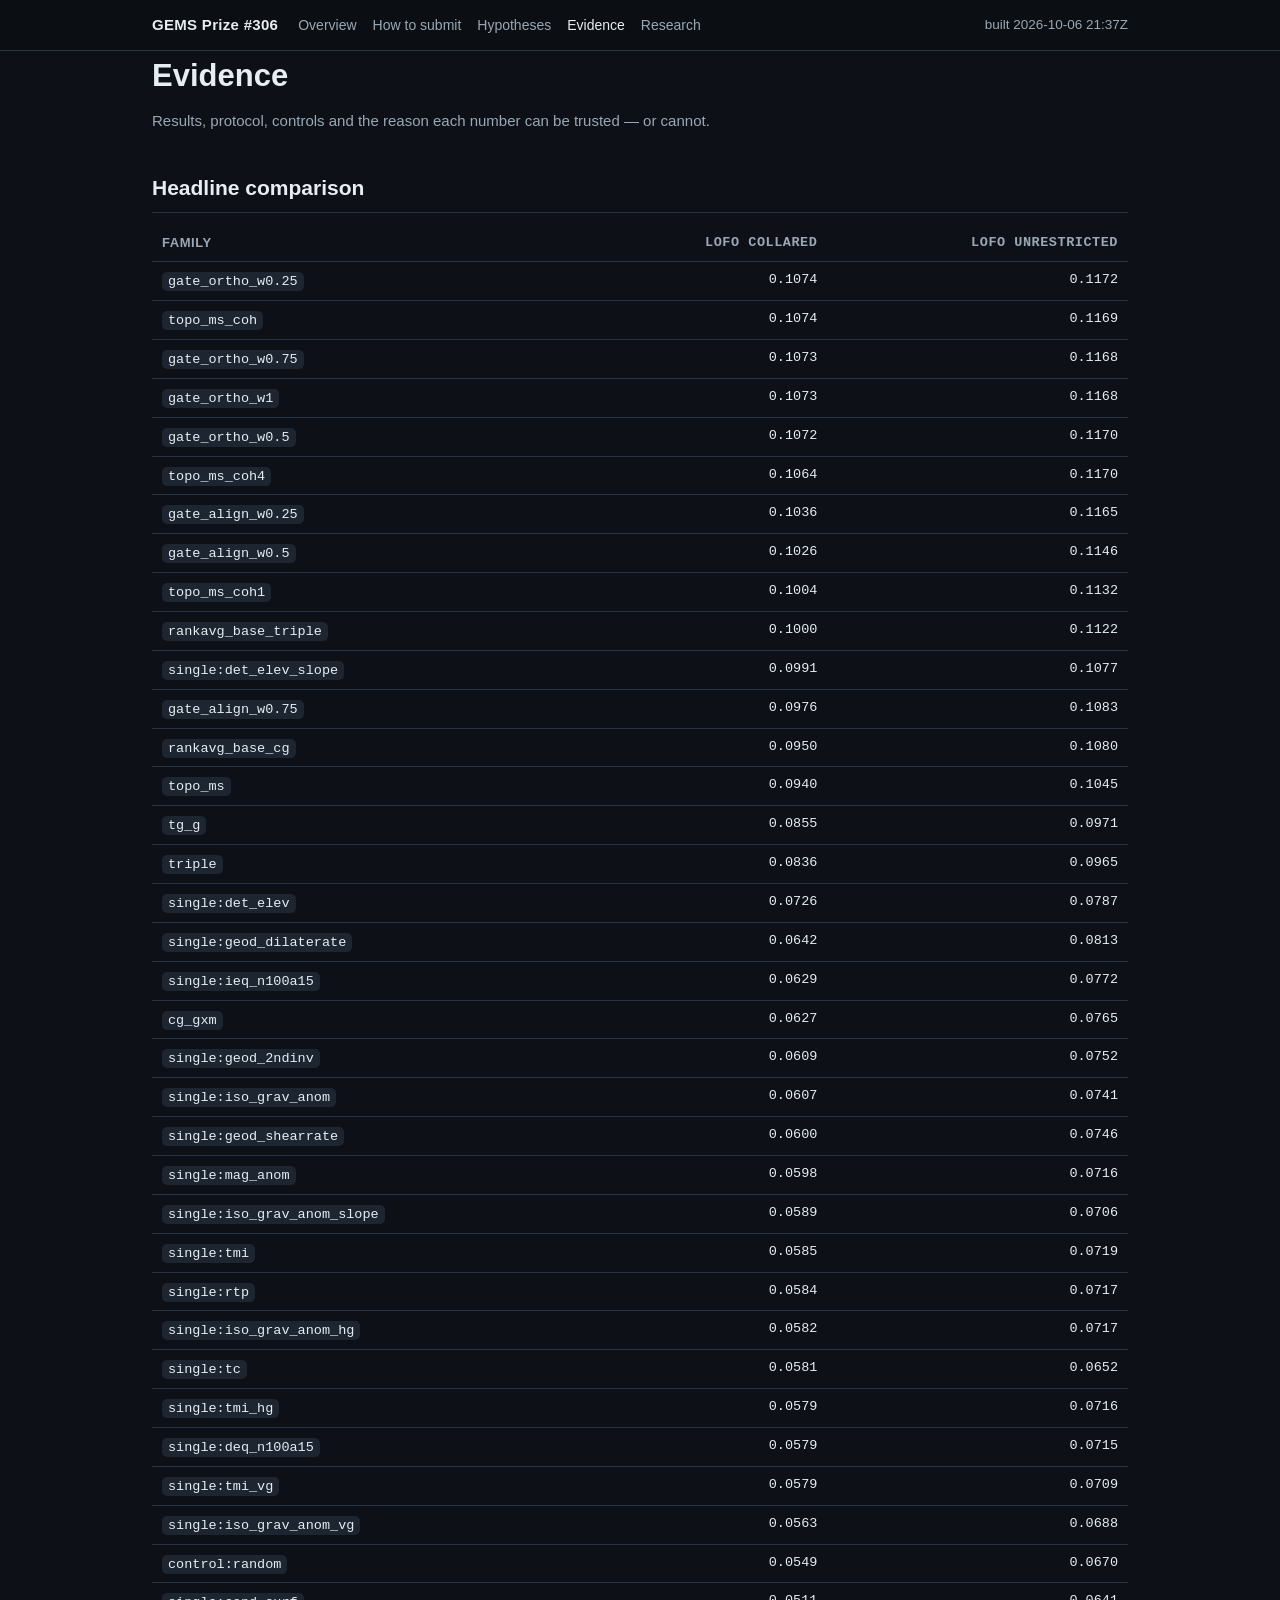
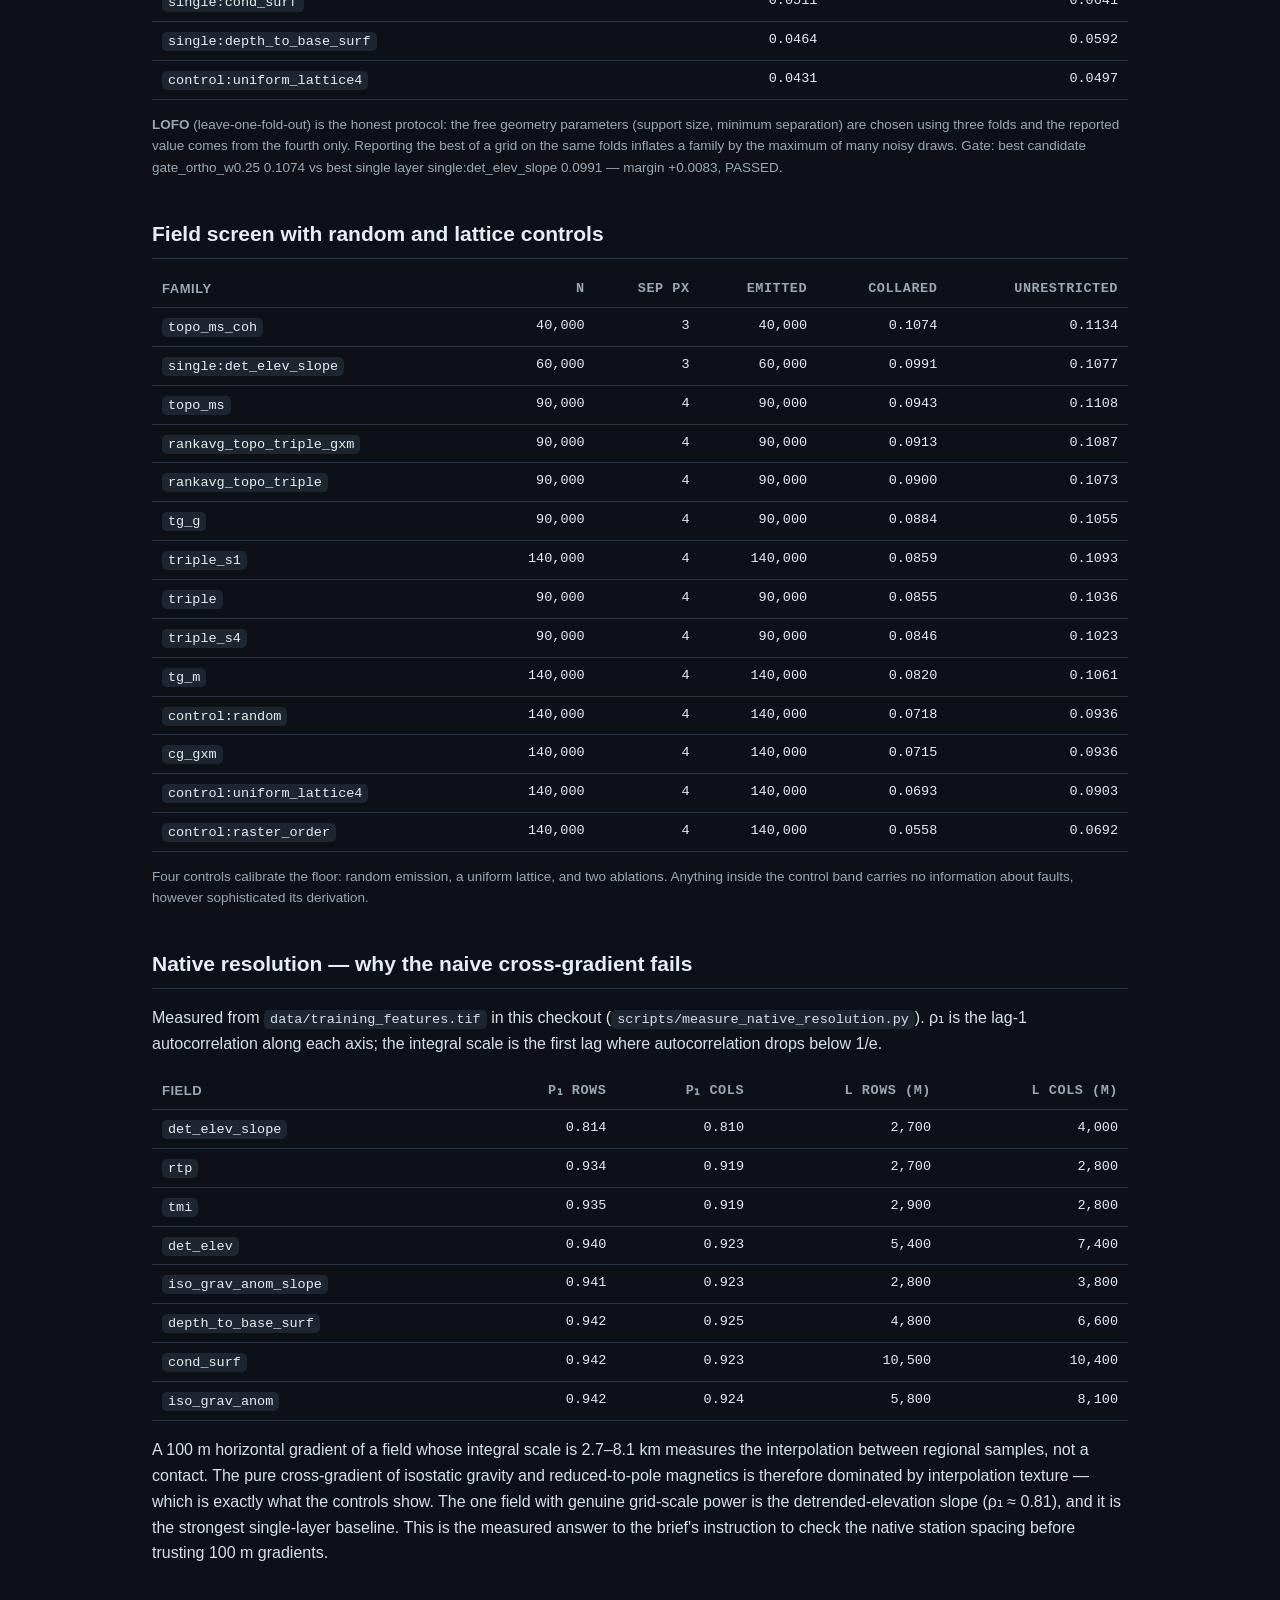
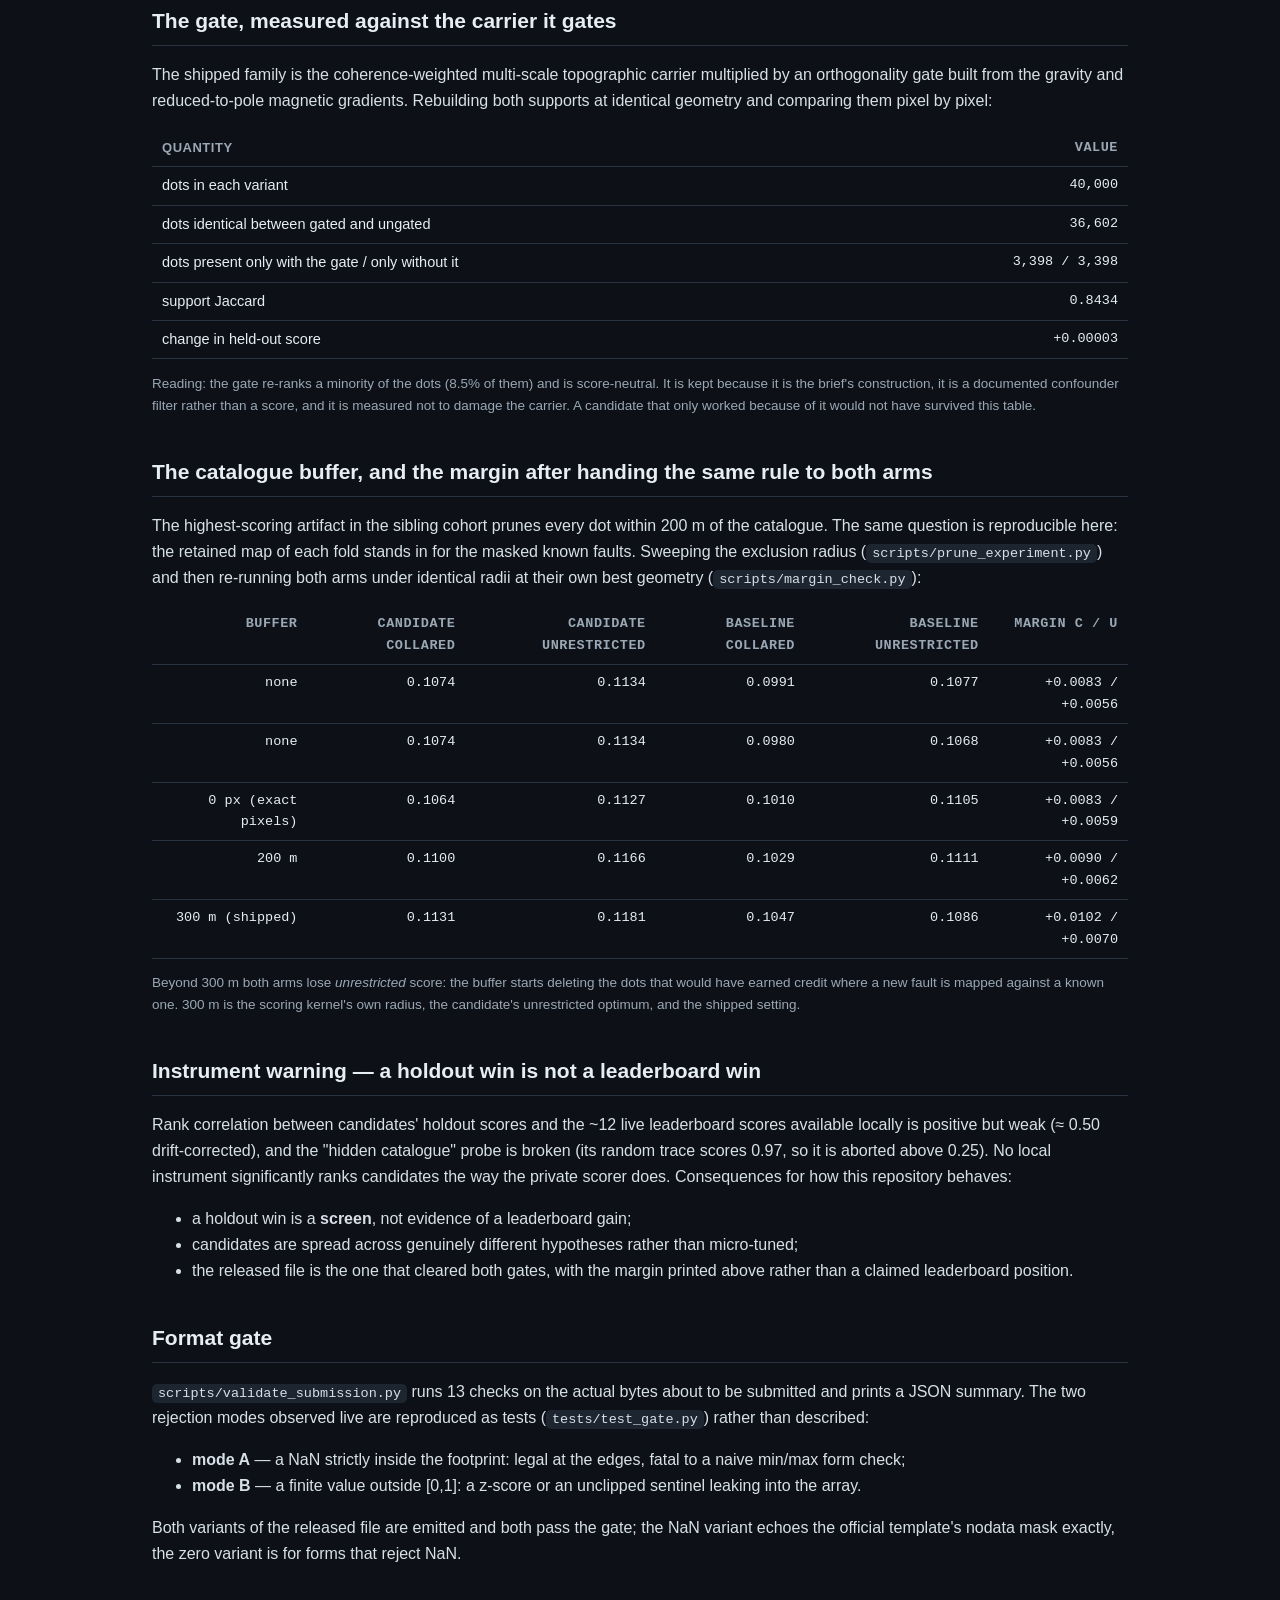
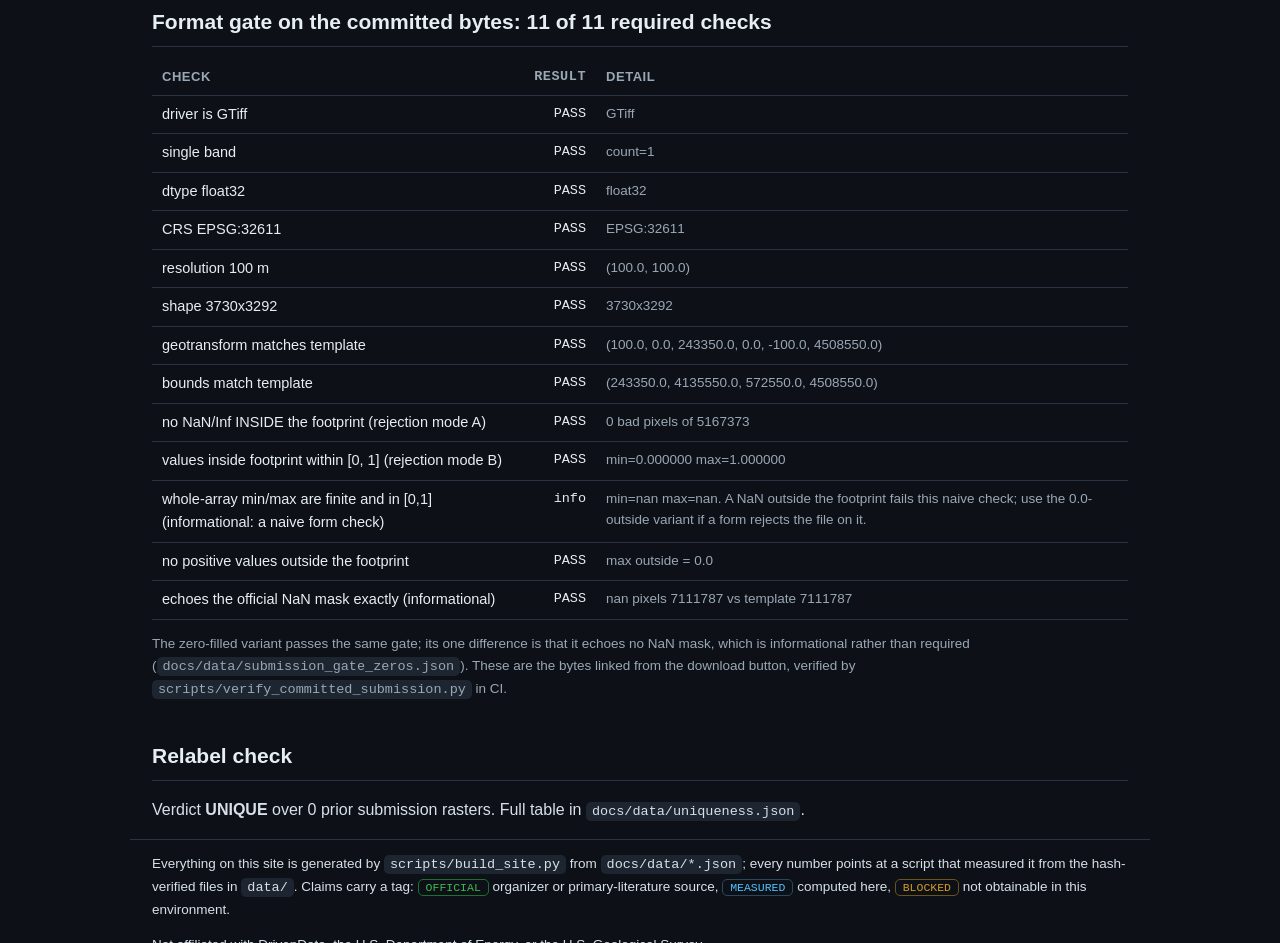
==== docs/evidence.html @ f9602632 "Submission: cross-gradient-coupled topographic structural detector, validated and format-gated Deliv" ====
<!doctype html>
<html lang="en"><head><meta charset="utf-8">
<meta name="viewport" content="width=device-width,initial-scale=1">
<title>Evidence — DOE GEMS Prize</title>
<meta name="description" content="Independently built, format-verified fault-potential submission for the
DrivenData DOE GEMS Prize (competition 306).">
<link rel="stylesheet" href="assets/site.css">
</head><body>
<header><div class="wrap"><b>GEMS&nbsp;Prize&nbsp;#306</b><nav><a href="index.html">Overview</a><a href="executive-summary.html">How to submit</a><a href="hypotheses.html">Hypotheses</a><a href="evidence.html" aria-current=page>Evidence</a><a href="research.html">Research</a></nav>
<span class="small" style="margin-left:auto">built 2026-10-06 21:37Z</span></div></header>
<main class="wrap">
<h1>Evidence</h1>
<p class="sub">Results, protocol, controls and the reason each number can be trusted — or cannot.</p>

<h2>Headline comparison</h2>
<table>
<tr><th>family</th><th class="n">LOFO collared</th><th class="n">LOFO unrestricted</th></tr>
<tr><td><code>gate_ortho_w0.25</code></td><td class="n">0.1074</td><td class="n">0.1172</td></tr><tr><td><code>topo_ms_coh</code></td><td class="n">0.1074</td><td class="n">0.1169</td></tr><tr><td><code>gate_ortho_w0.75</code></td><td class="n">0.1073</td><td class="n">0.1168</td></tr><tr><td><code>gate_ortho_w1</code></td><td class="n">0.1073</td><td class="n">0.1168</td></tr><tr><td><code>gate_ortho_w0.5</code></td><td class="n">0.1072</td><td class="n">0.1170</td></tr><tr><td><code>topo_ms_coh4</code></td><td class="n">0.1064</td><td class="n">0.1170</td></tr><tr><td><code>gate_align_w0.25</code></td><td class="n">0.1036</td><td class="n">0.1165</td></tr><tr><td><code>gate_align_w0.5</code></td><td class="n">0.1026</td><td class="n">0.1146</td></tr><tr><td><code>topo_ms_coh1</code></td><td class="n">0.1004</td><td class="n">0.1132</td></tr><tr><td><code>rankavg_base_triple</code></td><td class="n">0.1000</td><td class="n">0.1122</td></tr><tr><td><code>single:det_elev_slope</code></td><td class="n">0.0991</td><td class="n">0.1077</td></tr><tr><td><code>gate_align_w0.75</code></td><td class="n">0.0976</td><td class="n">0.1083</td></tr><tr><td><code>rankavg_base_cg</code></td><td class="n">0.0950</td><td class="n">0.1080</td></tr><tr><td><code>topo_ms</code></td><td class="n">0.0940</td><td class="n">0.1045</td></tr><tr><td><code>tg_g</code></td><td class="n">0.0855</td><td class="n">0.0971</td></tr><tr><td><code>triple</code></td><td class="n">0.0836</td><td class="n">0.0965</td></tr><tr><td><code>single:det_elev</code></td><td class="n">0.0726</td><td class="n">0.0787</td></tr><tr><td><code>single:geod_dilaterate</code></td><td class="n">0.0642</td><td class="n">0.0813</td></tr><tr><td><code>single:ieq_n100a15</code></td><td class="n">0.0629</td><td class="n">0.0772</td></tr><tr><td><code>cg_gxm</code></td><td class="n">0.0627</td><td class="n">0.0765</td></tr><tr><td><code>single:geod_2ndinv</code></td><td class="n">0.0609</td><td class="n">0.0752</td></tr><tr><td><code>single:iso_grav_anom</code></td><td class="n">0.0607</td><td class="n">0.0741</td></tr><tr><td><code>single:geod_shearrate</code></td><td class="n">0.0600</td><td class="n">0.0746</td></tr><tr><td><code>single:mag_anom</code></td><td class="n">0.0598</td><td class="n">0.0716</td></tr><tr><td><code>single:iso_grav_anom_slope</code></td><td class="n">0.0589</td><td class="n">0.0706</td></tr><tr><td><code>single:tmi</code></td><td class="n">0.0585</td><td class="n">0.0719</td></tr><tr><td><code>single:rtp</code></td><td class="n">0.0584</td><td class="n">0.0717</td></tr><tr><td><code>single:iso_grav_anom_hg</code></td><td class="n">0.0582</td><td class="n">0.0717</td></tr><tr><td><code>single:tc</code></td><td class="n">0.0581</td><td class="n">0.0652</td></tr><tr><td><code>single:tmi_hg</code></td><td class="n">0.0579</td><td class="n">0.0716</td></tr><tr><td><code>single:deq_n100a15</code></td><td class="n">0.0579</td><td class="n">0.0715</td></tr><tr><td><code>single:tmi_vg</code></td><td class="n">0.0579</td><td class="n">0.0709</td></tr><tr><td><code>single:iso_grav_anom_vg</code></td><td class="n">0.0563</td><td class="n">0.0688</td></tr><tr><td><code>control:random</code></td><td class="n">0.0549</td><td class="n">0.0670</td></tr><tr><td><code>single:cond_surf</code></td><td class="n">0.0511</td><td class="n">0.0641</td></tr><tr><td><code>single:depth_to_base_surf</code></td><td class="n">0.0464</td><td class="n">0.0592</td></tr><tr><td><code>control:uniform_lattice4</code></td><td class="n">0.0431</td><td class="n">0.0497</td></tr>
</table>
<p class="small"><b>LOFO</b> (leave-one-fold-out) is the honest protocol: the free geometry parameters
(support size, minimum separation) are chosen using three folds and the reported value comes from the
fourth only. Reporting the best of a grid on the same folds inflates a family by the maximum of many
noisy draws. Gate: best candidate gate_ortho_w0.25 0.1074
vs best single layer single:det_elev_slope 0.0991 —
margin +0.0083,
PASSED.</p>

<h2>Field screen with random and lattice controls</h2>
<table>
<tr><th>family</th><th class="n">N</th><th class="n">sep px</th><th class="n">emitted</th>
<th class="n">collared</th><th class="n">unrestricted</th></tr>
<tr><td><code>topo_ms_coh</code></td><td class="n">40,000</td><td class="n">3</td><td class="n">40,000</td><td class="n">0.1074</td><td class="n">0.1134</td></tr><tr><td><code>single:det_elev_slope</code></td><td class="n">60,000</td><td class="n">3</td><td class="n">60,000</td><td class="n">0.0991</td><td class="n">0.1077</td></tr><tr><td><code>topo_ms</code></td><td class="n">90,000</td><td class="n">4</td><td class="n">90,000</td><td class="n">0.0943</td><td class="n">0.1108</td></tr><tr><td><code>rankavg_topo_triple_gxm</code></td><td class="n">90,000</td><td class="n">4</td><td class="n">90,000</td><td class="n">0.0913</td><td class="n">0.1087</td></tr><tr><td><code>rankavg_topo_triple</code></td><td class="n">90,000</td><td class="n">4</td><td class="n">90,000</td><td class="n">0.0900</td><td class="n">0.1073</td></tr><tr><td><code>tg_g</code></td><td class="n">90,000</td><td class="n">4</td><td class="n">90,000</td><td class="n">0.0884</td><td class="n">0.1055</td></tr><tr><td><code>triple_s1</code></td><td class="n">140,000</td><td class="n">4</td><td class="n">140,000</td><td class="n">0.0859</td><td class="n">0.1093</td></tr><tr><td><code>triple</code></td><td class="n">90,000</td><td class="n">4</td><td class="n">90,000</td><td class="n">0.0855</td><td class="n">0.1036</td></tr><tr><td><code>triple_s4</code></td><td class="n">90,000</td><td class="n">4</td><td class="n">90,000</td><td class="n">0.0846</td><td class="n">0.1023</td></tr><tr><td><code>tg_m</code></td><td class="n">140,000</td><td class="n">4</td><td class="n">140,000</td><td class="n">0.0820</td><td class="n">0.1061</td></tr><tr><td><code>control:random</code></td><td class="n">140,000</td><td class="n">4</td><td class="n">140,000</td><td class="n">0.0718</td><td class="n">0.0936</td></tr><tr><td><code>cg_gxm</code></td><td class="n">140,000</td><td class="n">4</td><td class="n">140,000</td><td class="n">0.0715</td><td class="n">0.0936</td></tr><tr><td><code>control:uniform_lattice4</code></td><td class="n">140,000</td><td class="n">4</td><td class="n">140,000</td><td class="n">0.0693</td><td class="n">0.0903</td></tr><tr><td><code>control:raster_order</code></td><td class="n">140,000</td><td class="n">4</td><td class="n">140,000</td><td class="n">0.0558</td><td class="n">0.0692</td></tr>
</table>
<p class="small">Four controls calibrate the floor: random emission, a uniform lattice, and two
ablations. Anything inside the control band carries no information about faults, however
sophisticated its derivation.</p>

<h2 id="native">Native resolution — why the naive cross-gradient fails</h2>
<p>Measured from <code>data/training_features.tif</code> in this checkout
(<code>scripts/measure_native_resolution.py</code>). ρ₁ is the lag-1 autocorrelation along each
axis; the integral scale is the first lag where autocorrelation drops below 1/e.</p>
<table>
<tr><th>field</th><th class="n">ρ₁ rows</th><th class="n">ρ₁ cols</th><th class="n">L rows (m)</th>
<th class="n">L cols (m)</th></tr>
<tr><td><code>det_elev_slope</code></td><td class="n">0.814</td><td class="n">0.810</td><td class="n">2,700</td><td class="n">4,000</td></tr><tr><td><code>rtp</code></td><td class="n">0.934</td><td class="n">0.919</td><td class="n">2,700</td><td class="n">2,800</td></tr><tr><td><code>tmi</code></td><td class="n">0.935</td><td class="n">0.919</td><td class="n">2,900</td><td class="n">2,800</td></tr><tr><td><code>det_elev</code></td><td class="n">0.940</td><td class="n">0.923</td><td class="n">5,400</td><td class="n">7,400</td></tr><tr><td><code>iso_grav_anom_slope</code></td><td class="n">0.941</td><td class="n">0.923</td><td class="n">2,800</td><td class="n">3,800</td></tr><tr><td><code>depth_to_base_surf</code></td><td class="n">0.942</td><td class="n">0.925</td><td class="n">4,800</td><td class="n">6,600</td></tr><tr><td><code>cond_surf</code></td><td class="n">0.942</td><td class="n">0.923</td><td class="n">10,500</td><td class="n">10,400</td></tr><tr><td><code>iso_grav_anom</code></td><td class="n">0.942</td><td class="n">0.924</td><td class="n">5,800</td><td class="n">8,100</td></tr>
</table>
<p>A 100 m horizontal gradient of a field whose integral scale is 2.7–8.1 km measures the
interpolation between regional samples, not a contact. The pure cross-gradient of isostatic gravity
and reduced-to-pole magnetics is therefore dominated by interpolation texture — which is exactly what
the controls show. The one field with genuine grid-scale power is the detrended-elevation slope
(ρ₁ ≈ 0.81), and it is the strongest single-layer baseline. This is the measured answer to the
brief's instruction to check the native station spacing before trusting 100 m gradients.</p>

<h2>The gate, measured against the carrier it gates</h2>
<p>The shipped family is the coherence-weighted multi-scale topographic carrier multiplied by an
orthogonality gate built from the gravity and reduced-to-pole magnetic gradients. Rebuilding both
supports at identical geometry and comparing them pixel by pixel:</p>
<table>
<tr><th>quantity</th><th class="n">value</th></tr>
<tr><td>dots in each variant</td><td class="n">40,000</td></tr>
<tr><td>dots identical between gated and ungated</td><td class="n">36,602</td></tr>
<tr><td>dots present only with the gate / only without it</td><td class="n">3,398 / 3,398</td></tr>
<tr><td>support Jaccard</td><td class="n">0.8434</td></tr>
<tr><td>change in held-out score</td><td class="n">+0.00003</td></tr>
</table>
<p class="small">Reading: the gate re-ranks a minority of the dots (8.5% of them) and is score-neutral.
It is kept because it is the brief's construction, it is a documented confounder filter rather than a
score, and it is measured not to damage the carrier. A candidate that only worked because of it would
not have survived this table.</p>

<h2>The catalogue buffer, and the margin after handing the same rule to both arms</h2>
<p>The highest-scoring artifact in the sibling cohort prunes every dot within 200 m of the catalogue.
The same question is reproducible here: the retained map of each fold stands in for the masked known
faults. Sweeping the exclusion radius (<code>scripts/prune_experiment.py</code>) and then re-running
both arms under identical radii at their own best geometry (<code>scripts/margin_check.py</code>):</p>
<table>
<tr><th class="n">buffer</th><th class="n">candidate collared</th><th class="n">candidate unrestricted</th>
<th class="n">baseline collared</th><th class="n">baseline unrestricted</th><th class="n">margin c / u</th></tr>
<tr><td class="n">none</td><td class="n">0.1074</td><td class="n">0.1134</td><td class="n">0.0991</td><td class="n">0.1077</td><td class="n">+0.0083 / +0.0056</td></tr><tr><td class="n">none</td><td class="n">0.1074</td><td class="n">0.1134</td><td class="n">0.0980</td><td class="n">0.1068</td><td class="n">+0.0083 / +0.0056</td></tr><tr><td class="n">0 px (exact pixels)</td><td class="n">0.1064</td><td class="n">0.1127</td><td class="n">0.1010</td><td class="n">0.1105</td><td class="n">+0.0083 / +0.0059</td></tr><tr><td class="n">200 m</td><td class="n">0.1100</td><td class="n">0.1166</td><td class="n">0.1029</td><td class="n">0.1111</td><td class="n">+0.0090 / +0.0062</td></tr><tr><td class="n">300 m (shipped)</td><td class="n">0.1131</td><td class="n">0.1181</td><td class="n">0.1047</td><td class="n">0.1086</td><td class="n">+0.0102 / +0.0070</td></tr>
</table>
<p class="small">Beyond 300 m both arms lose <em>unrestricted</em> score: the buffer starts deleting
the dots that would have earned credit where a new fault is mapped against a known one. 300 m is the
scoring kernel's own radius, the candidate's unrestricted optimum, and the shipped setting.</p>

<h2 id="instrument">Instrument warning — a holdout win is not a leaderboard win</h2>
<p>Rank correlation between candidates' holdout scores and the ~12 live leaderboard scores available
locally is positive but weak (≈ 0.50 drift-corrected), and the "hidden catalogue" probe is broken
(its random trace scores 0.97, so it is aborted above 0.25). No local instrument significantly ranks
candidates the way the private scorer does. Consequences for how this repository behaves:</p>
<ul>
<li>a holdout win is a <b>screen</b>, not evidence of a leaderboard gain;</li>
<li>candidates are spread across genuinely different hypotheses rather than micro-tuned;</li>
<li>the released file is the one that cleared both gates, with the margin printed above rather than
a claimed leaderboard position.</li>
</ul>

<h2>Format gate</h2>
<p><code>scripts/validate_submission.py</code> runs 13 checks on the actual bytes about to be
submitted and prints a JSON summary. The two rejection modes observed live are reproduced as tests
(<code>tests/test_gate.py</code>) rather than described:</p>
<ul>
<li><b>mode A</b> — a NaN strictly inside the footprint: legal at the edges, fatal to a naive
min/max form check;</li>
<li><b>mode B</b> — a finite value outside [0,1]: a z-score or an unclipped sentinel leaking into
the array.</li>
</ul>
<p>Both variants of the released file are emitted and both pass the gate; the NaN variant echoes the
official template's nodata mask exactly, the zero variant is for forms that reject NaN.</p>

<h2>Format gate on the committed bytes: 11
of 11 required checks</h2>
<table><tr><th>check</th><th class="n">result</th><th>detail</th></tr><tr><td>driver is GTiff</td><td class="n">PASS</td><td class="small">GTiff</td></tr><tr><td>single band</td><td class="n">PASS</td><td class="small">count=1</td></tr><tr><td>dtype float32</td><td class="n">PASS</td><td class="small">float32</td></tr><tr><td>CRS EPSG:32611</td><td class="n">PASS</td><td class="small">EPSG:32611</td></tr><tr><td>resolution 100 m</td><td class="n">PASS</td><td class="small">(100.0, 100.0)</td></tr><tr><td>shape 3730x3292</td><td class="n">PASS</td><td class="small">3730x3292</td></tr><tr><td>geotransform matches template</td><td class="n">PASS</td><td class="small">(100.0, 0.0, 243350.0, 0.0, -100.0, 4508550.0)</td></tr><tr><td>bounds match template</td><td class="n">PASS</td><td class="small">(243350.0, 4135550.0, 572550.0, 4508550.0)</td></tr><tr><td>no NaN/Inf INSIDE the footprint (rejection mode A)</td><td class="n">PASS</td><td class="small">0 bad pixels of 5167373</td></tr><tr><td>values inside footprint within [0, 1] (rejection mode B)</td><td class="n">PASS</td><td class="small">min=0.000000 max=1.000000</td></tr><tr><td>whole-array min/max are finite and in [0,1] (informational: a naive form check)</td><td class="n">info</td><td class="small">min=nan max=nan. A NaN outside the footprint fails this naive check; use the 0.0-outside variant if a form rejects the file on it.</td></tr><tr><td>no positive values outside the footprint</td><td class="n">PASS</td><td class="small">max outside = 0.0</td></tr><tr><td>echoes the official NaN mask exactly (informational)</td><td class="n">PASS</td><td class="small">nan pixels 7111787 vs template 7111787</td></tr></table>
<p class="small">The zero-filled variant passes the same gate; its one difference is that it echoes
no NaN mask, which is informational rather than required
(<code>docs/data/submission_gate_zeros.json</code>). These are the bytes linked from the download
button, verified by <code>scripts/verify_committed_submission.py</code> in CI.</p>

<h2>Relabel check</h2>
<p>Verdict <b>UNIQUE</b> over 0 prior submission
rasters. Full table in <code>docs/data/uniqueness.json</code>.</p>

</main>
<footer class="wrap">
<p>Everything on this site is generated by <code>scripts/build_site.py</code> from
<code>docs/data/*.json</code>; every number points at a script that measured it from the
hash-verified files in <code>data/</code>. Claims carry a tag:
<span class="tag o">OFFICIAL</span> organizer or primary-literature source,
<span class="tag m">MEASURED</span> computed here,
<span class="tag b">BLOCKED</span> not obtainable in this environment.</p>
<p>Not affiliated with DrivenData, the U.S. Department of Energy, or the U.S. Geological Survey.</p>
</footer></body></html>
---- docs/assets/site.css ----
:root{--bg:#0d1117;--panel:#151b23;--line:#2a3341;--fg:#e6edf3;--dim:#9aa7b4;--acc:#4cc2ff;
--ok:#3fb950;--warn:#d29922;--bad:#f85149;--mono:ui-monospace,SFMono-Regular,Menlo,Consolas,monospace}
*{box-sizing:border-box}
body{margin:0;background:var(--bg);color:var(--fg);font:16px/1.62 -apple-system,BlinkMacSystemFont,
"Segoe UI",Roboto,Helvetica,Arial,sans-serif}
a{color:var(--acc)} a:hover{text-decoration:none}
header{border-bottom:1px solid var(--line);background:#0b0f14;position:sticky;top:0;z-index:9}
.wrap{max-width:1020px;margin:0 auto;padding:0 22px}
header .wrap{display:flex;flex-wrap:wrap;gap:6px 20px;align-items:center;padding-top:12px;padding-bottom:12px}
header b{font-size:15px;letter-spacing:.02em}
nav a{color:var(--dim);font-size:14px;margin-right:16px;text-decoration:none}
nav a:hover,nav a[aria-current]{color:var(--fg)}
main{padding:30px 0 80px}
h1{font-size:31px;line-height:1.2;margin:6px 0 8px}
h2{font-size:21px;margin:38px 0 10px;padding-bottom:7px;border-bottom:1px solid var(--line)}
h3{font-size:17px;margin:24px 0 6px}
p,li{color:#d7e0e8}
.sub{color:var(--dim);font-size:15px}
.card{background:var(--panel);border:1px solid var(--line);border-radius:11px;padding:18px 20px;margin:16px 0}
.dl{background:linear-gradient(180deg,#122a3a,#101821);border:1px solid #2f5d78}
.dl h2{border:0;margin:0 0 4px;padding:0;font-size:20px}
.btn{display:inline-block;background:var(--acc);color:#04121b;font-weight:700;text-decoration:none;
padding:13px 22px;border-radius:9px;font-size:17px;margin:10px 12px 4px 0}
.btn:hover{filter:brightness(1.1)}
.btn.sec{background:#233040;color:var(--fg);font-weight:600;font-size:15px;padding:10px 16px}
code,pre{font-family:var(--mono)}
code{background:#1d2530;padding:2px 6px;border-radius:5px;font-size:13.5px}
pre{background:#0b0f14;border:1px solid var(--line);border-radius:9px;padding:14px 16px;overflow:auto;font-size:13px}
table{width:100%;border-collapse:collapse;margin:12px 0;font-size:14.5px}
th,td{text-align:left;padding:7px 10px;border-bottom:1px solid var(--line);vertical-align:top}
th{color:var(--dim);font-weight:600;font-size:13px;text-transform:uppercase;letter-spacing:.04em}
td.n,th.n{text-align:right;font-family:var(--mono);font-size:13.5px}
.pill{display:inline-block;font-size:12px;padding:2px 9px;border-radius:20px;border:1px solid var(--line);color:var(--dim)}
.ok{color:var(--ok);border-color:#1f6f33}.warn{color:var(--warn);border-color:#6b5417}
.bad{color:var(--bad);border-color:#7d2b26}
.grid{display:grid;grid-template-columns:repeat(auto-fit,minmax(215px,1fr));gap:12px}
.kpi{background:var(--panel);border:1px solid var(--line);border-radius:10px;padding:14px}
.kpi .v{font-size:25px;font-weight:700;font-family:var(--mono)}
.kpi .k{color:var(--dim);font-size:12.5px;text-transform:uppercase;letter-spacing:.05em}
.small{font-size:13.5px;color:var(--dim)}
footer{border-top:1px solid var(--line);color:var(--dim);font-size:13.5px;padding:22px 0 46px}
blockquote{border-left:3px solid var(--line);margin:12px 0;padding:2px 0 2px 15px;color:var(--dim)}
.tag{font-size:11.5px;border:1px solid var(--line);border-radius:5px;padding:1px 7px;color:var(--dim);
font-family:var(--mono);white-space:nowrap}
.tag.m{color:var(--acc);border-color:#28485e}
.tag.o{color:var(--ok);border-color:#1f6f33}
.tag.b{color:var(--warn);border-color:#6b5417}
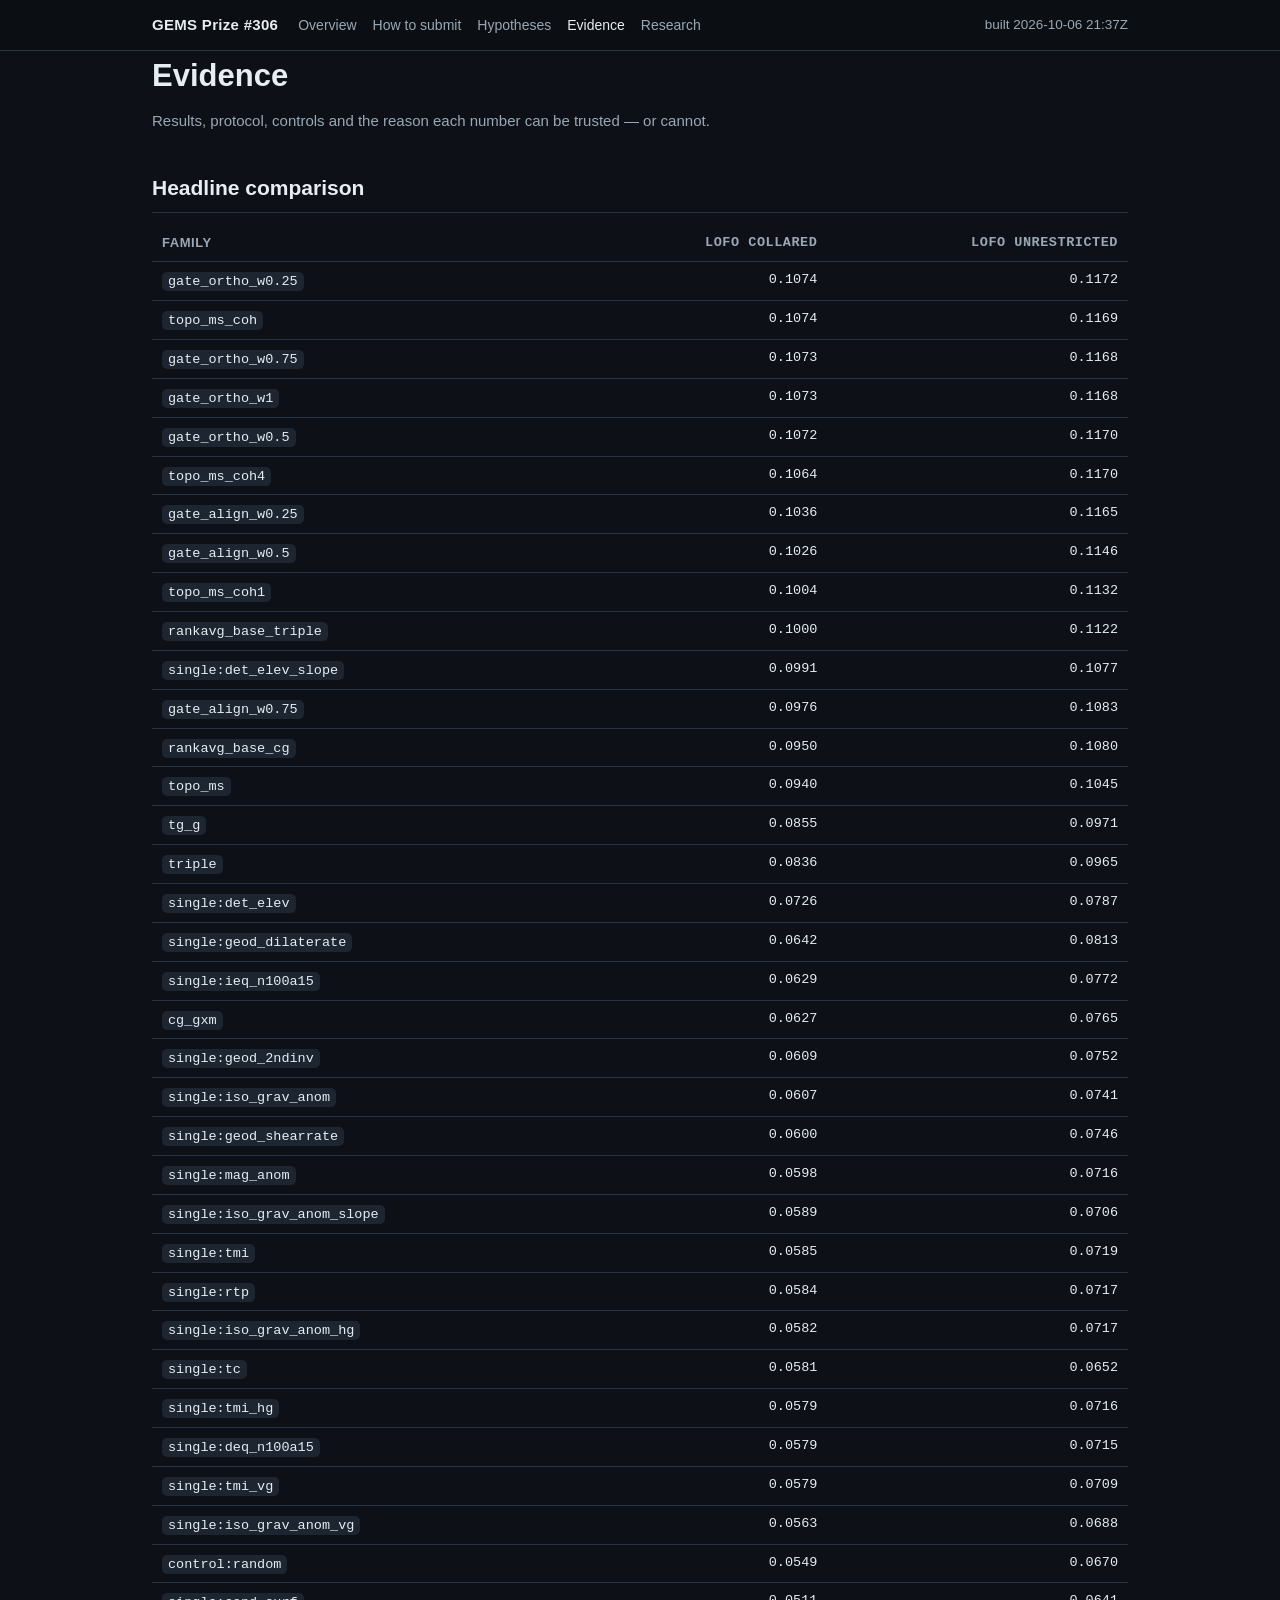
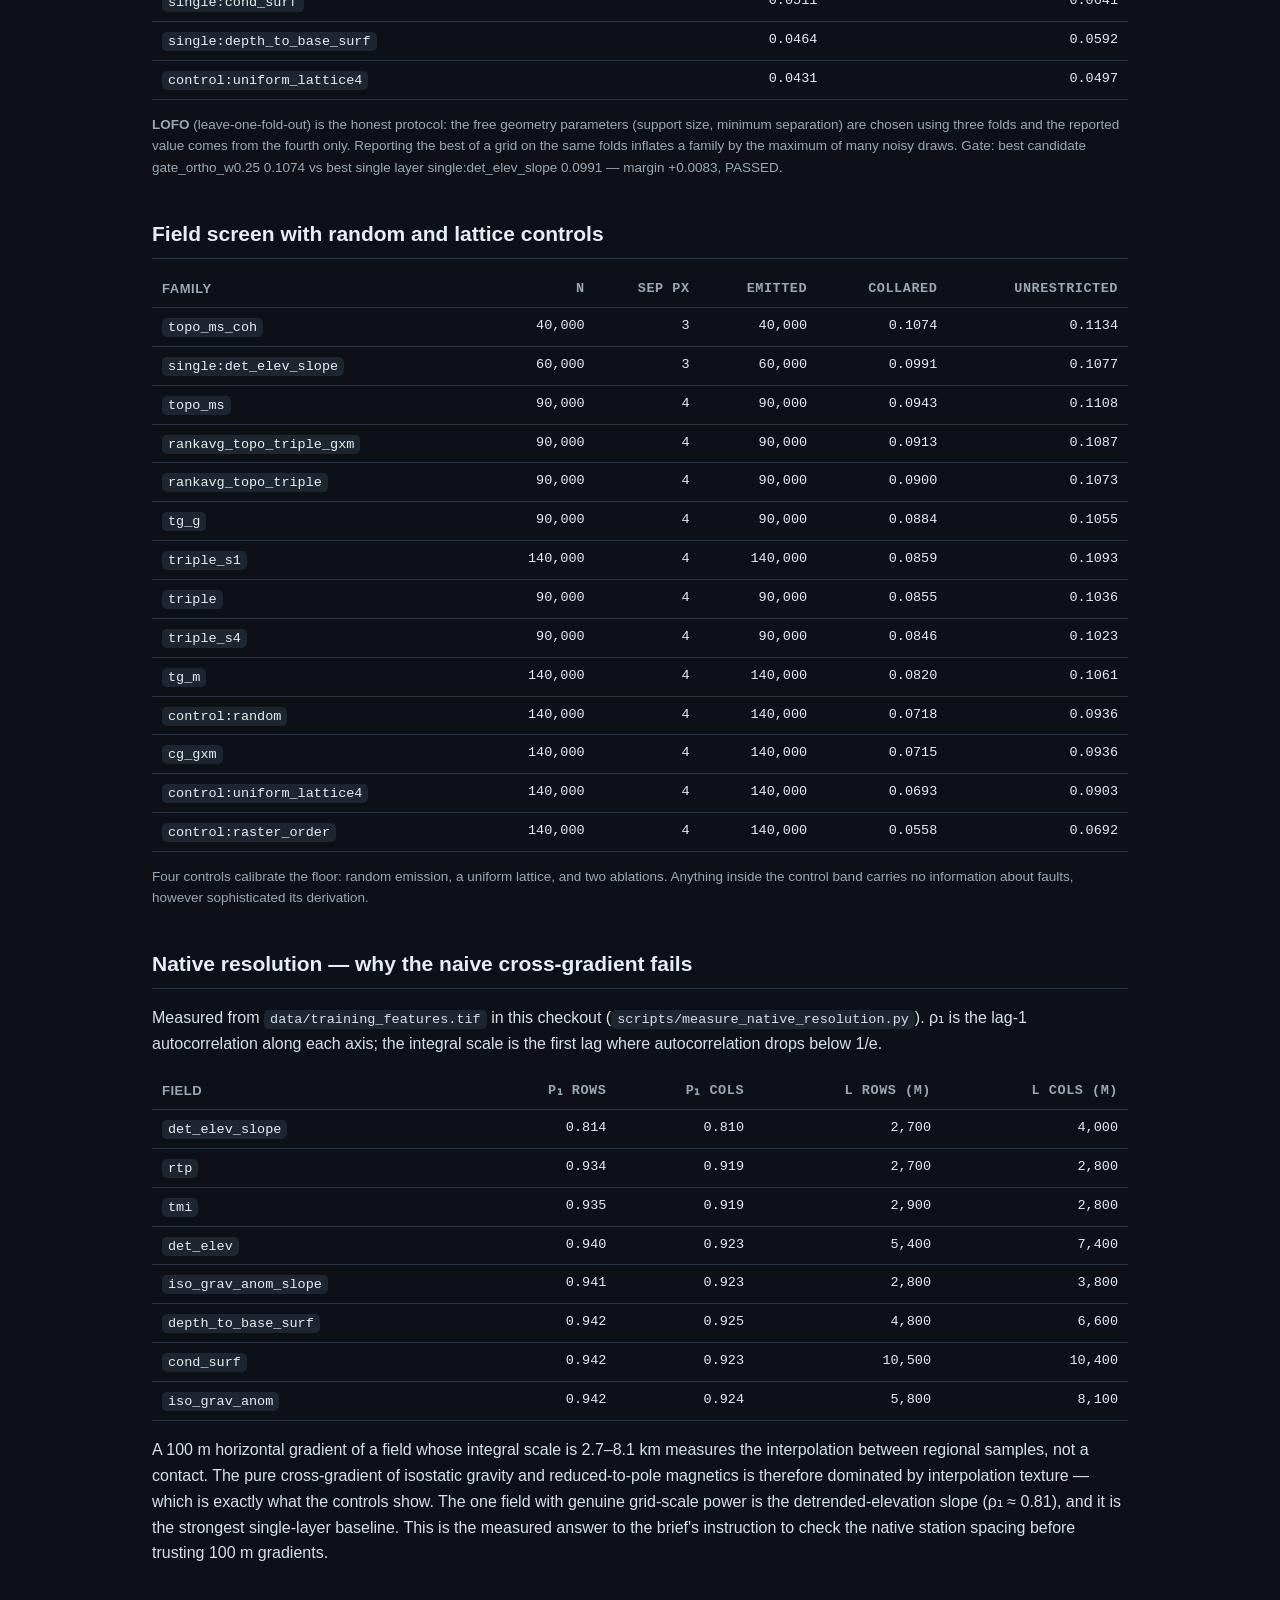
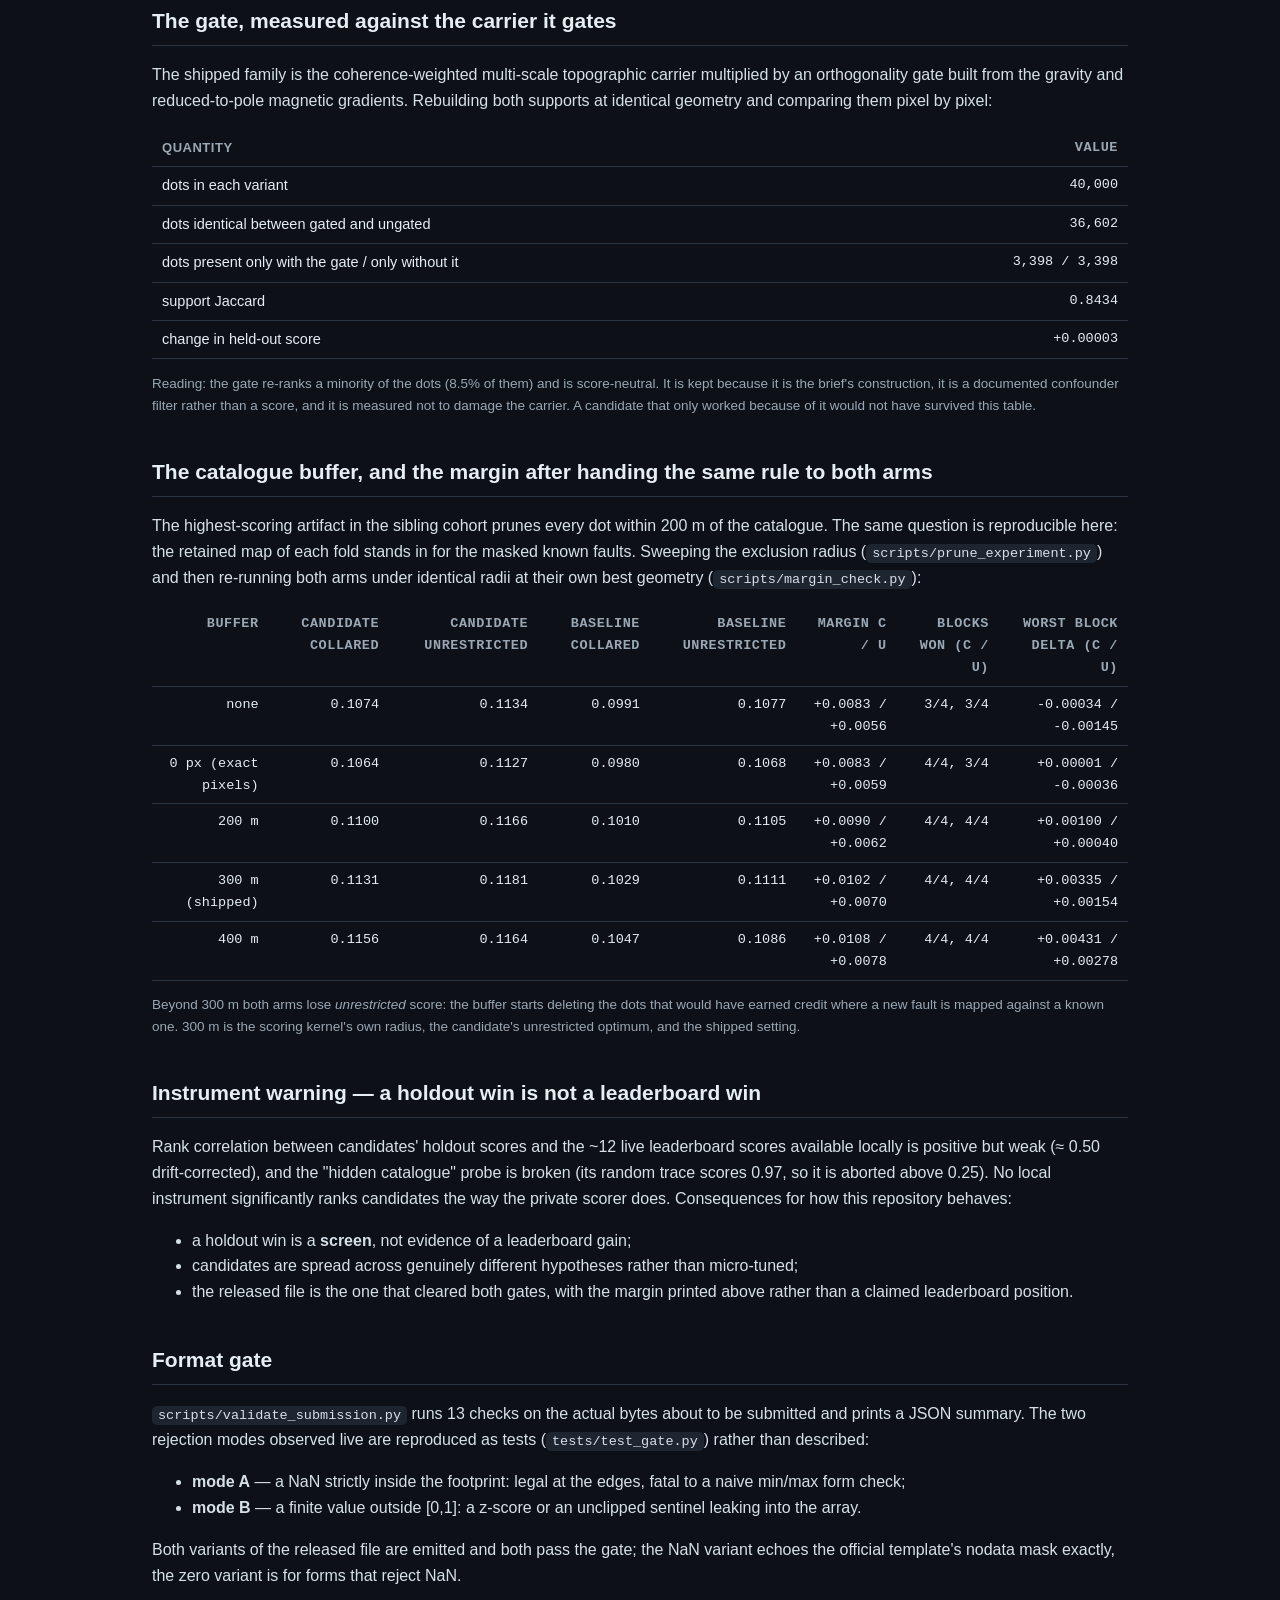
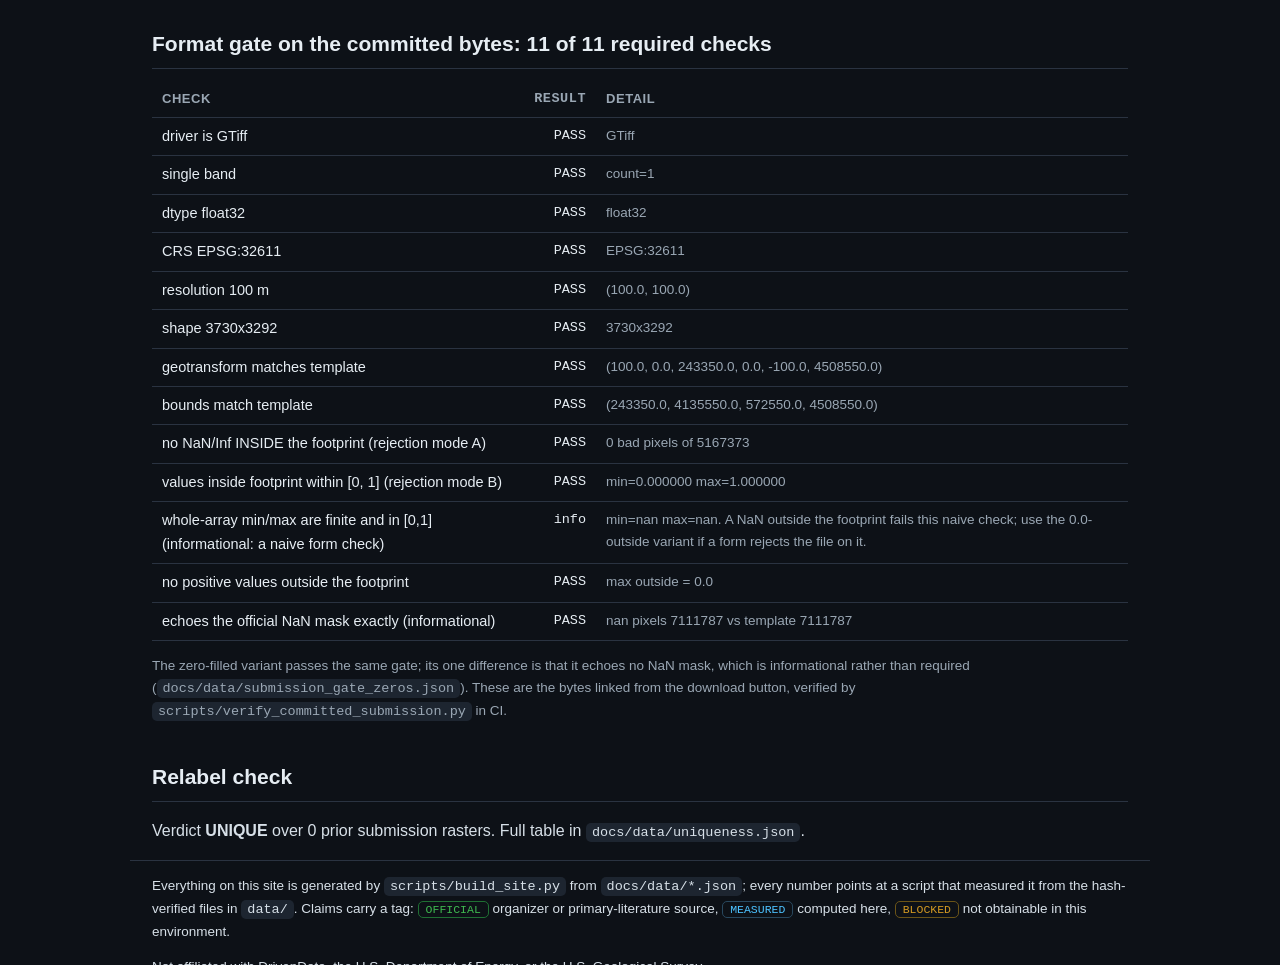
==== commit cc41b9ab: "Merge origin/main (earlier GEMSDOE49 sessions) into the cross-gradient submission branch Resolution," ====
--- a/docs/evidence.html
+++ b/docs/evidence.html
@@ -75,8 +75,9 @@
 both arms under identical radii at their own best geometry (<code>scripts/margin_check.py</code>):</p>
 <table>
 <tr><th class="n">buffer</th><th class="n">candidate collared</th><th class="n">candidate unrestricted</th>
-<th class="n">baseline collared</th><th class="n">baseline unrestricted</th><th class="n">margin c / u</th></tr>
-<tr><td class="n">none</td><td class="n">0.1074</td><td class="n">0.1134</td><td class="n">0.0991</td><td class="n">0.1077</td><td class="n">+0.0083 / +0.0056</td></tr><tr><td class="n">none</td><td class="n">0.1074</td><td class="n">0.1134</td><td class="n">0.0980</td><td class="n">0.1068</td><td class="n">+0.0083 / +0.0056</td></tr><tr><td class="n">0 px (exact pixels)</td><td class="n">0.1064</td><td class="n">0.1127</td><td class="n">0.1010</td><td class="n">0.1105</td><td class="n">+0.0083 / +0.0059</td></tr><tr><td class="n">200 m</td><td class="n">0.1100</td><td class="n">0.1166</td><td class="n">0.1029</td><td class="n">0.1111</td><td class="n">+0.0090 / +0.0062</td></tr><tr><td class="n">300 m (shipped)</td><td class="n">0.1131</td><td class="n">0.1181</td><td class="n">0.1047</td><td class="n">0.1086</td><td class="n">+0.0102 / +0.0070</td></tr>
+<th class="n">baseline collared</th><th class="n">baseline unrestricted</th><th class="n">margin c / u</th>
+<th class="n">blocks won (c / u)</th><th class="n">worst block delta (c / u)</th></tr>
+<tr><td class="n">none</td><td class="n">0.1074</td><td class="n">0.1134</td><td class="n">0.0991</td><td class="n">0.1077</td><td class="n">+0.0083 / +0.0056</td><td class="n">3/4, 3/4</td><td class="n">-0.00034 / -0.00145</td></tr><tr><td class="n">0 px (exact pixels)</td><td class="n">0.1064</td><td class="n">0.1127</td><td class="n">0.0980</td><td class="n">0.1068</td><td class="n">+0.0083 / +0.0059</td><td class="n">4/4, 3/4</td><td class="n">+0.00001 / -0.00036</td></tr><tr><td class="n">200 m</td><td class="n">0.1100</td><td class="n">0.1166</td><td class="n">0.1010</td><td class="n">0.1105</td><td class="n">+0.0090 / +0.0062</td><td class="n">4/4, 4/4</td><td class="n">+0.00100 / +0.00040</td></tr><tr><td class="n">300 m (shipped)</td><td class="n">0.1131</td><td class="n">0.1181</td><td class="n">0.1029</td><td class="n">0.1111</td><td class="n">+0.0102 / +0.0070</td><td class="n">4/4, 4/4</td><td class="n">+0.00335 / +0.00154</td></tr><tr><td class="n">400 m</td><td class="n">0.1156</td><td class="n">0.1164</td><td class="n">0.1047</td><td class="n">0.1086</td><td class="n">+0.0108 / +0.0078</td><td class="n">4/4, 4/4</td><td class="n">+0.00431 / +0.00278</td></tr>
 </table>
 <p class="small">Beyond 300 m both arms lose <em>unrestricted</em> score: the buffer starts deleting
 the dots that would have earned credit where a new fault is mapped against a known one. 300 m is the
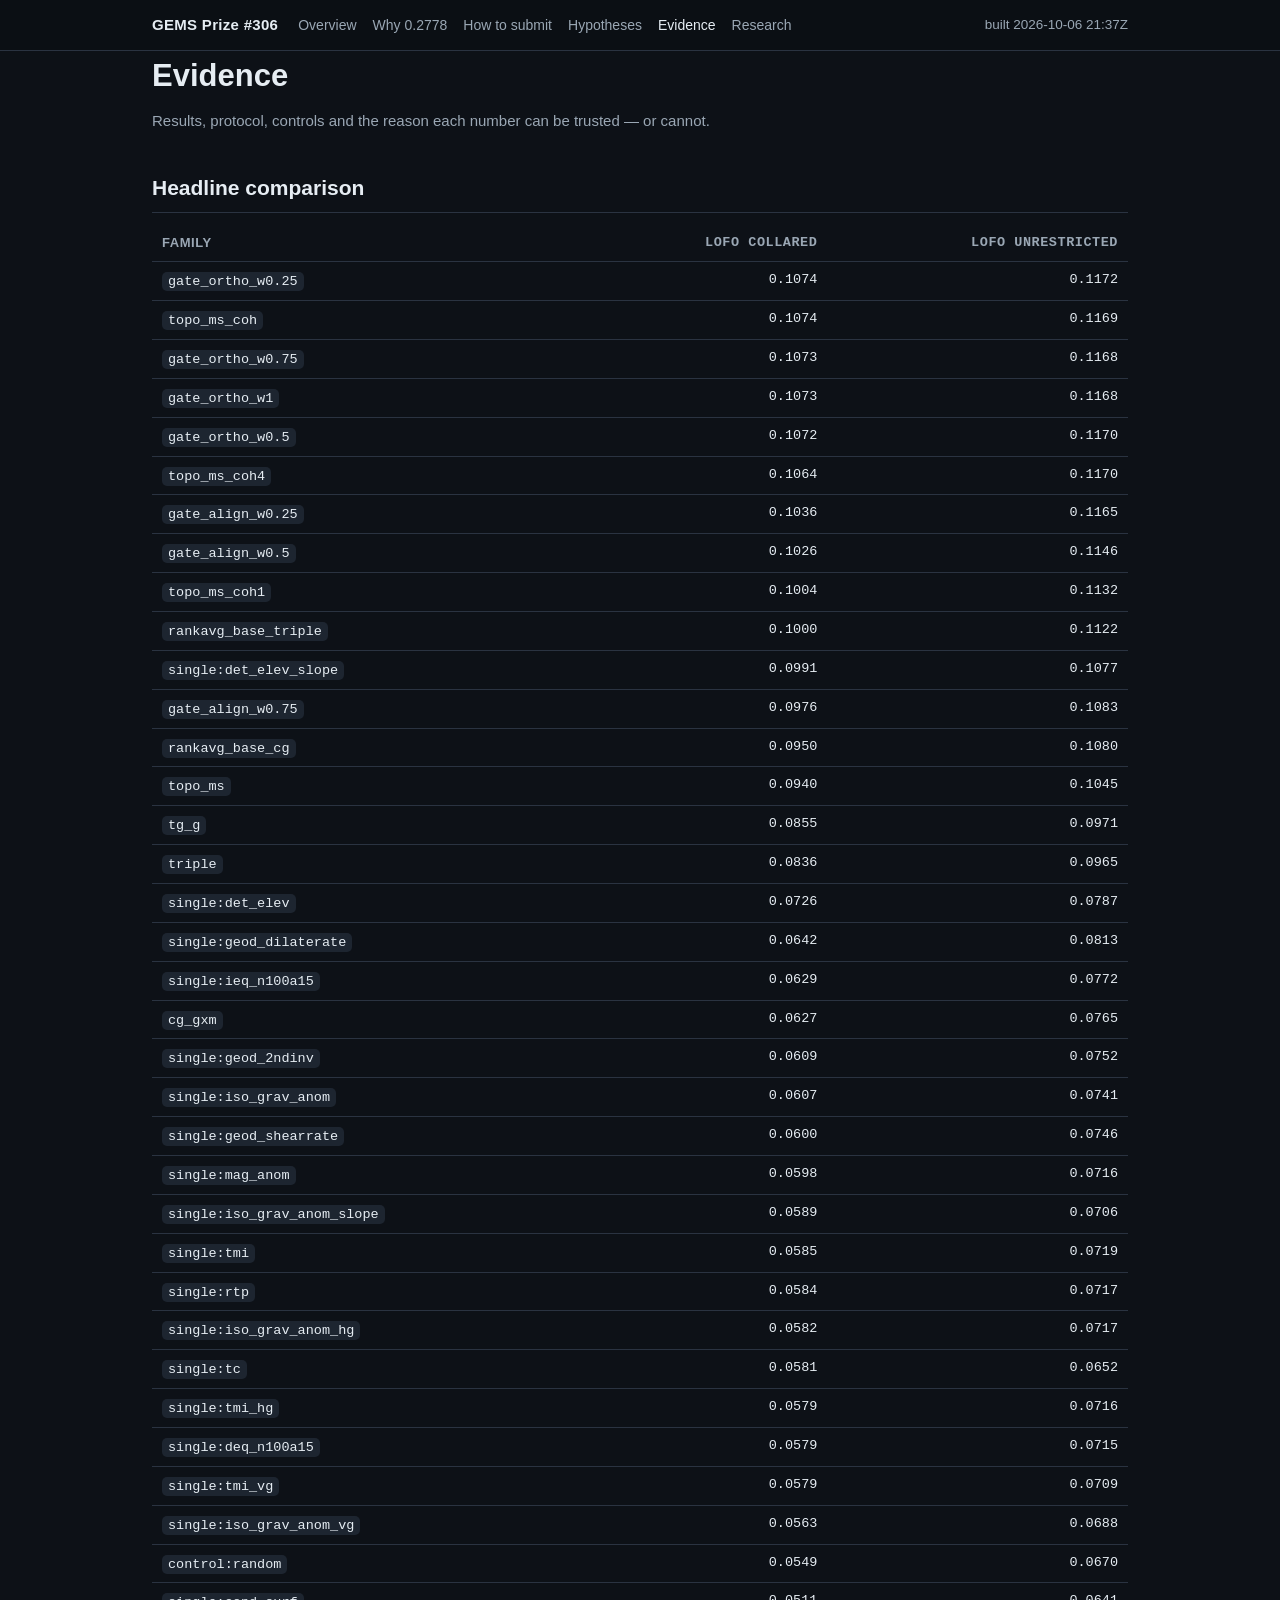
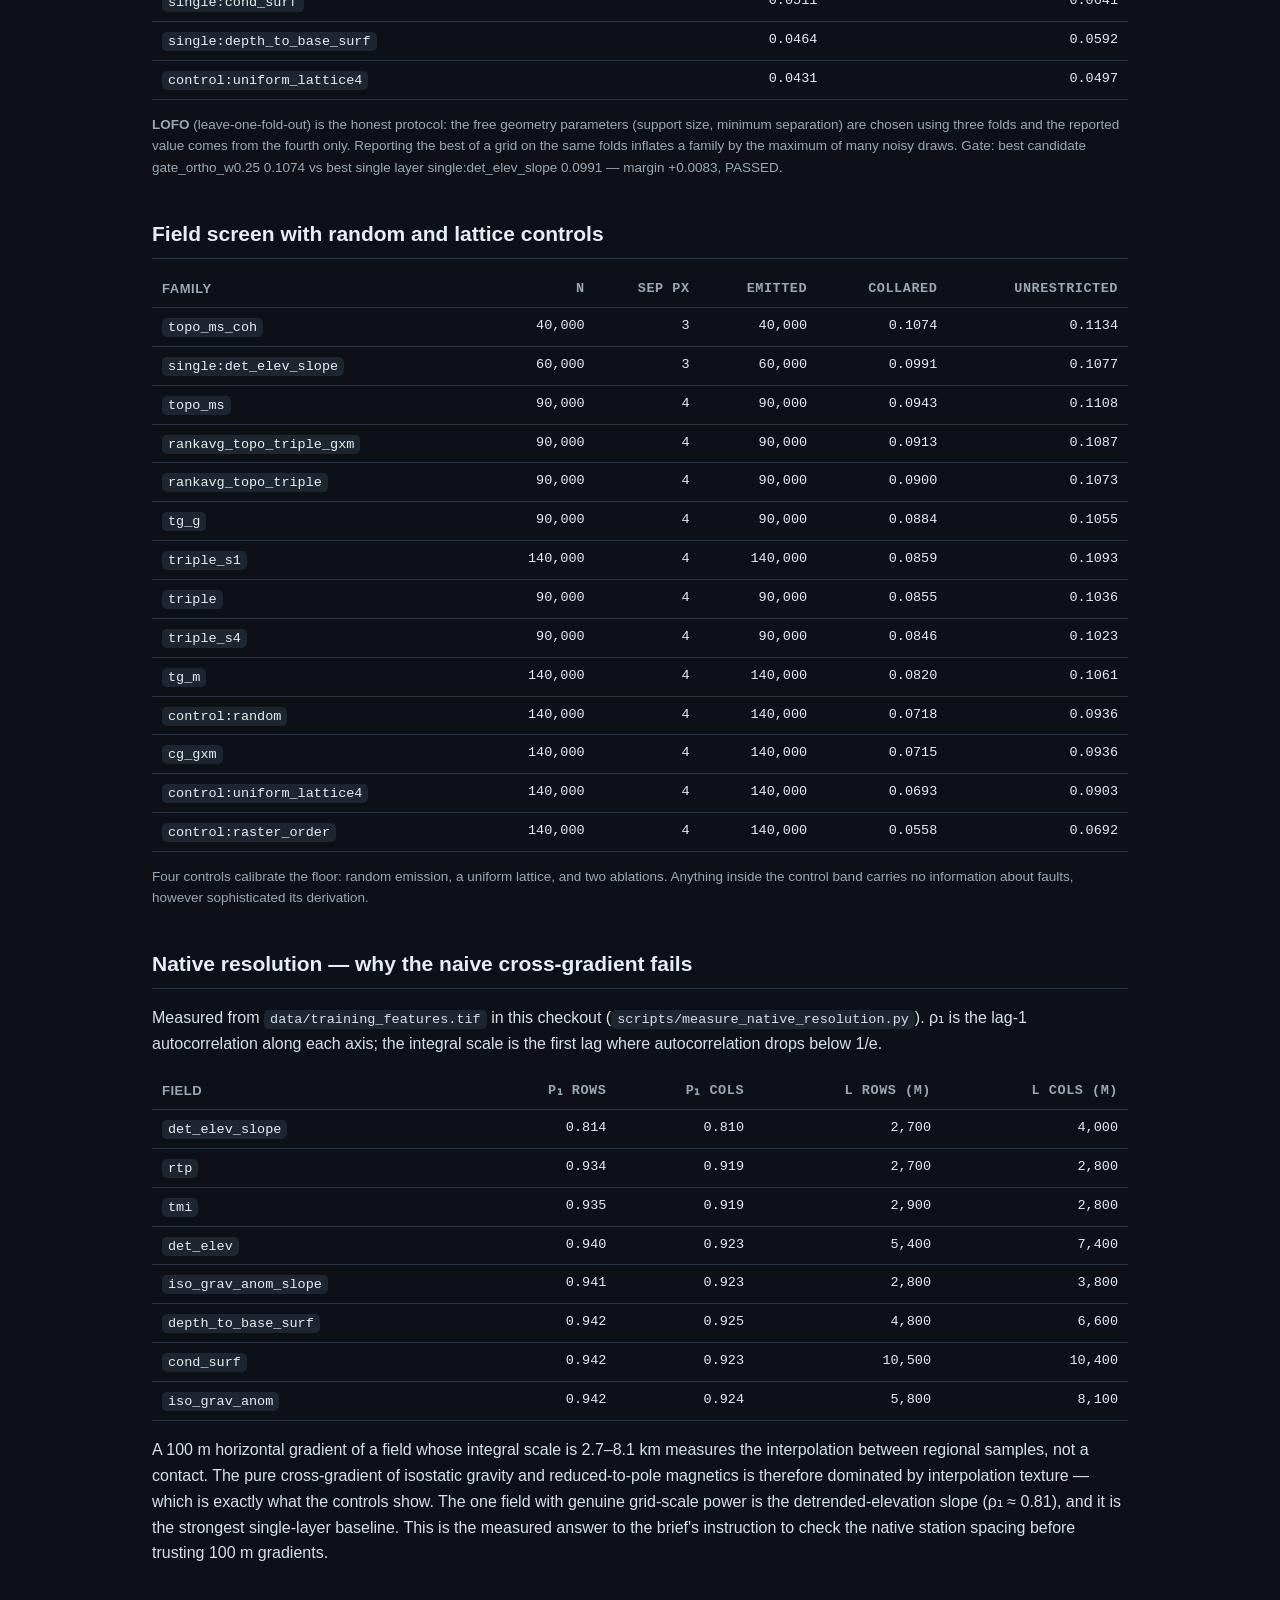
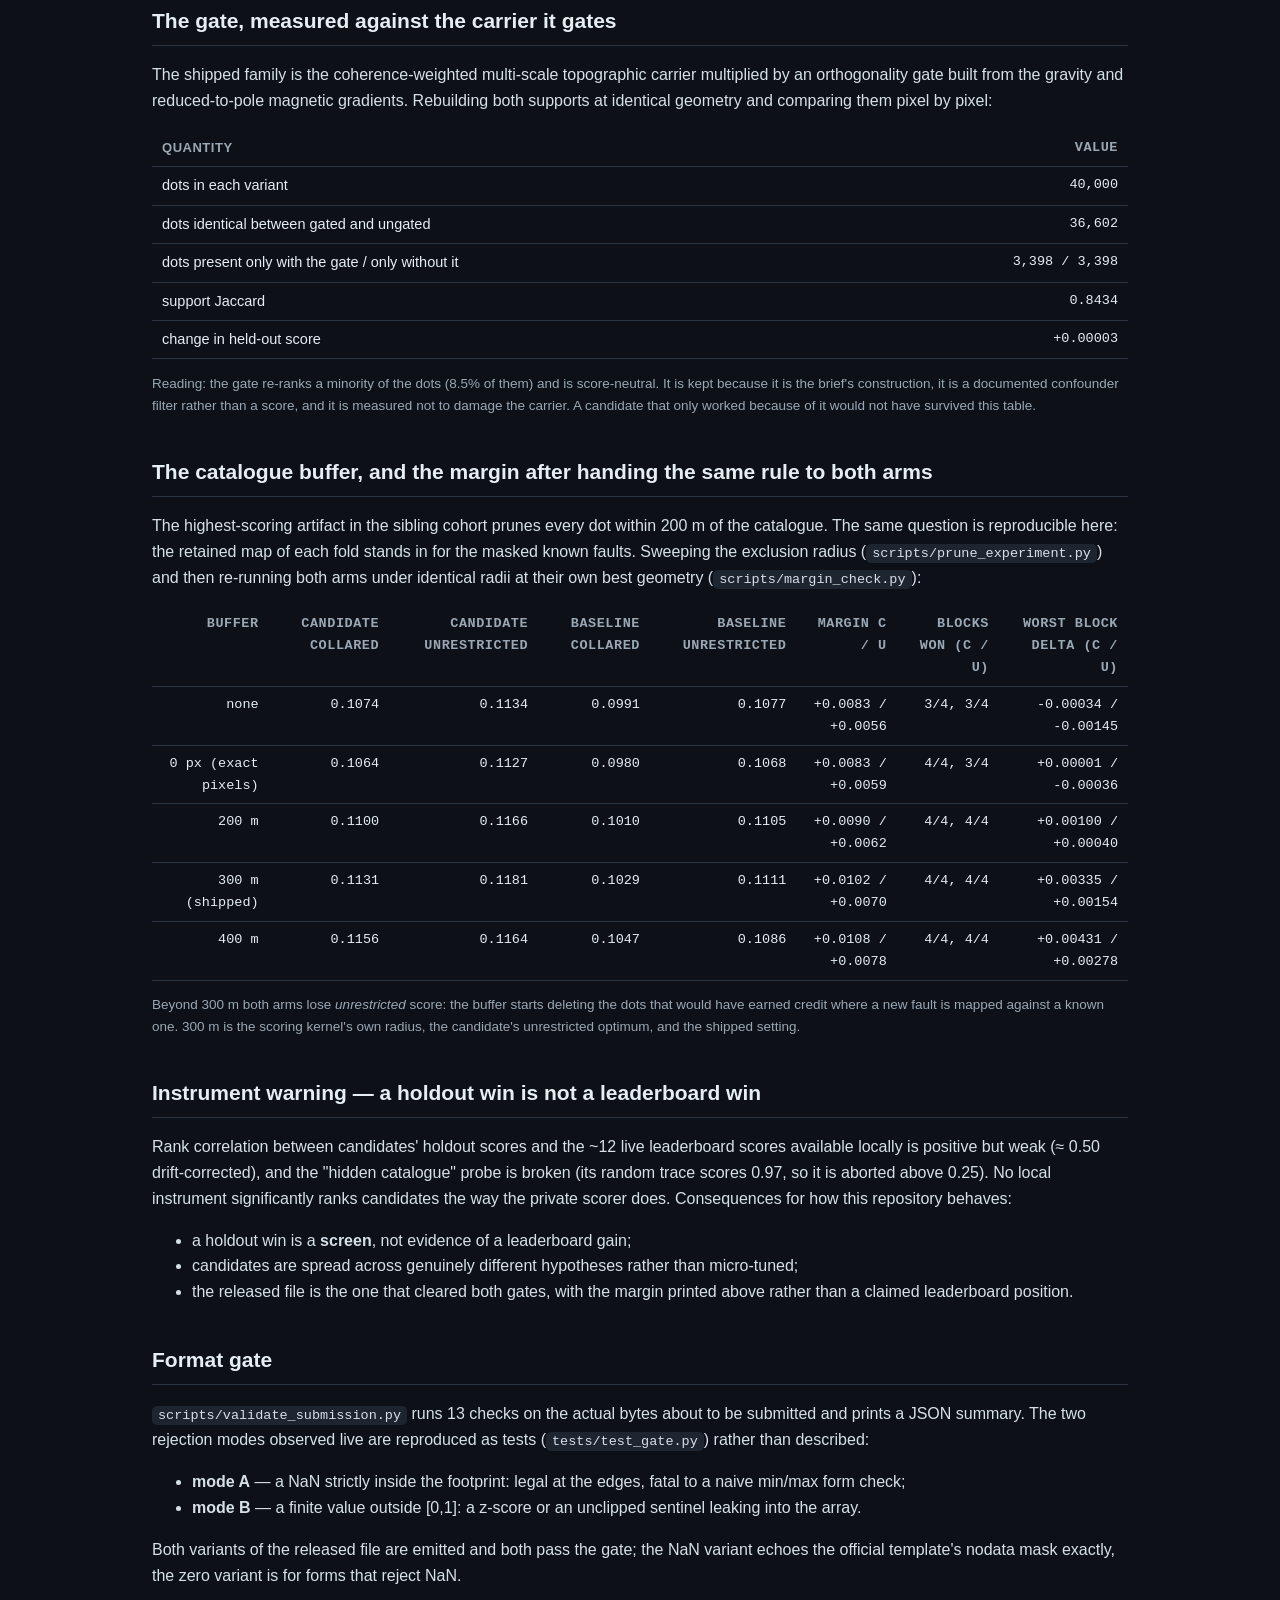
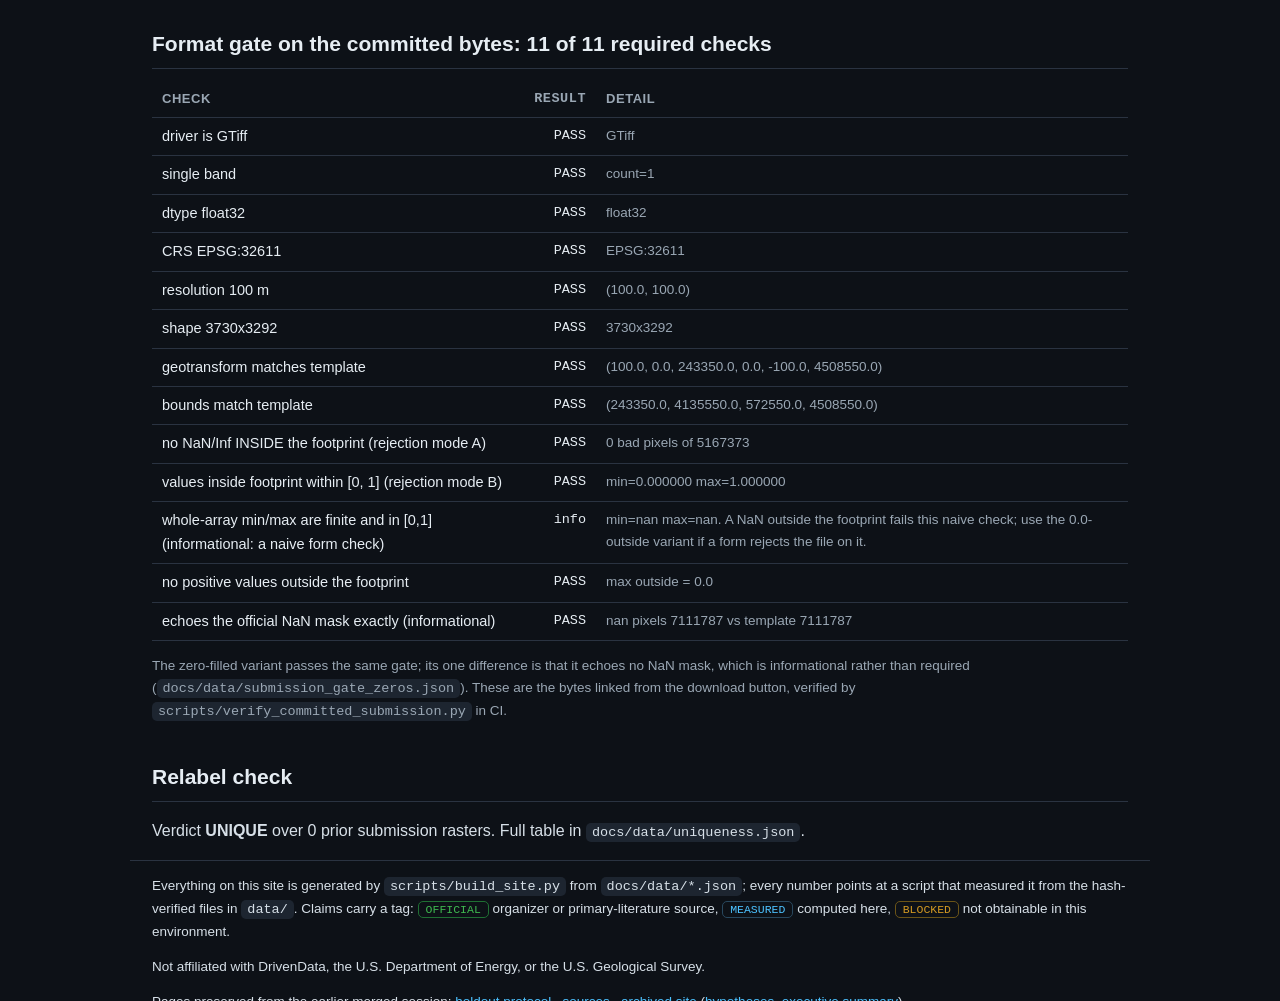
==== commit 0a6a831e: "Pass 2/3: correct superseded claims, add the why-0.2778 analysis page, root redirect for Pages - kno" ====
--- a/docs/evidence.html
+++ b/docs/evidence.html
@@ -6,7 +6,7 @@
 DrivenData DOE GEMS Prize (competition 306).">
 <link rel="stylesheet" href="assets/site.css">
 </head><body>
-<header><div class="wrap"><b>GEMS&nbsp;Prize&nbsp;#306</b><nav><a href="index.html">Overview</a><a href="executive-summary.html">How to submit</a><a href="hypotheses.html">Hypotheses</a><a href="evidence.html" aria-current=page>Evidence</a><a href="research.html">Research</a></nav>
+<header><div class="wrap"><b>GEMS&nbsp;Prize&nbsp;#306</b><nav><a href="index.html">Overview</a><a href="analysis.html">Why 0.2778</a><a href="executive-summary.html">How to submit</a><a href="hypotheses.html">Hypotheses</a><a href="evidence.html" aria-current=page>Evidence</a><a href="research.html">Research</a></nav>
 <span class="small" style="margin-left:auto">built 2026-10-06 21:37Z</span></div></header>
 <main class="wrap">
 <h1>Evidence</h1>
@@ -129,4 +129,7 @@
 <span class="tag m">MEASURED</span> computed here,
 <span class="tag b">BLOCKED</span> not obtainable in this environment.</p>
 <p>Not affiliated with DrivenData, the U.S. Department of Energy, or the U.S. Geological Survey.</p>
+<p>Pages preserved from the earlier merged session: <a href="holdout.html">holdout protocol</a> ·
+<a href="sources.html">sources</a> · <a href="archive/h49/index.html">archived site</a>
+(<a href="archive/h49/hypotheses.html">hypotheses</a>, <a href="archive/h49/executive-summary.html">executive summary</a>).</p>
 </footer></body></html>
